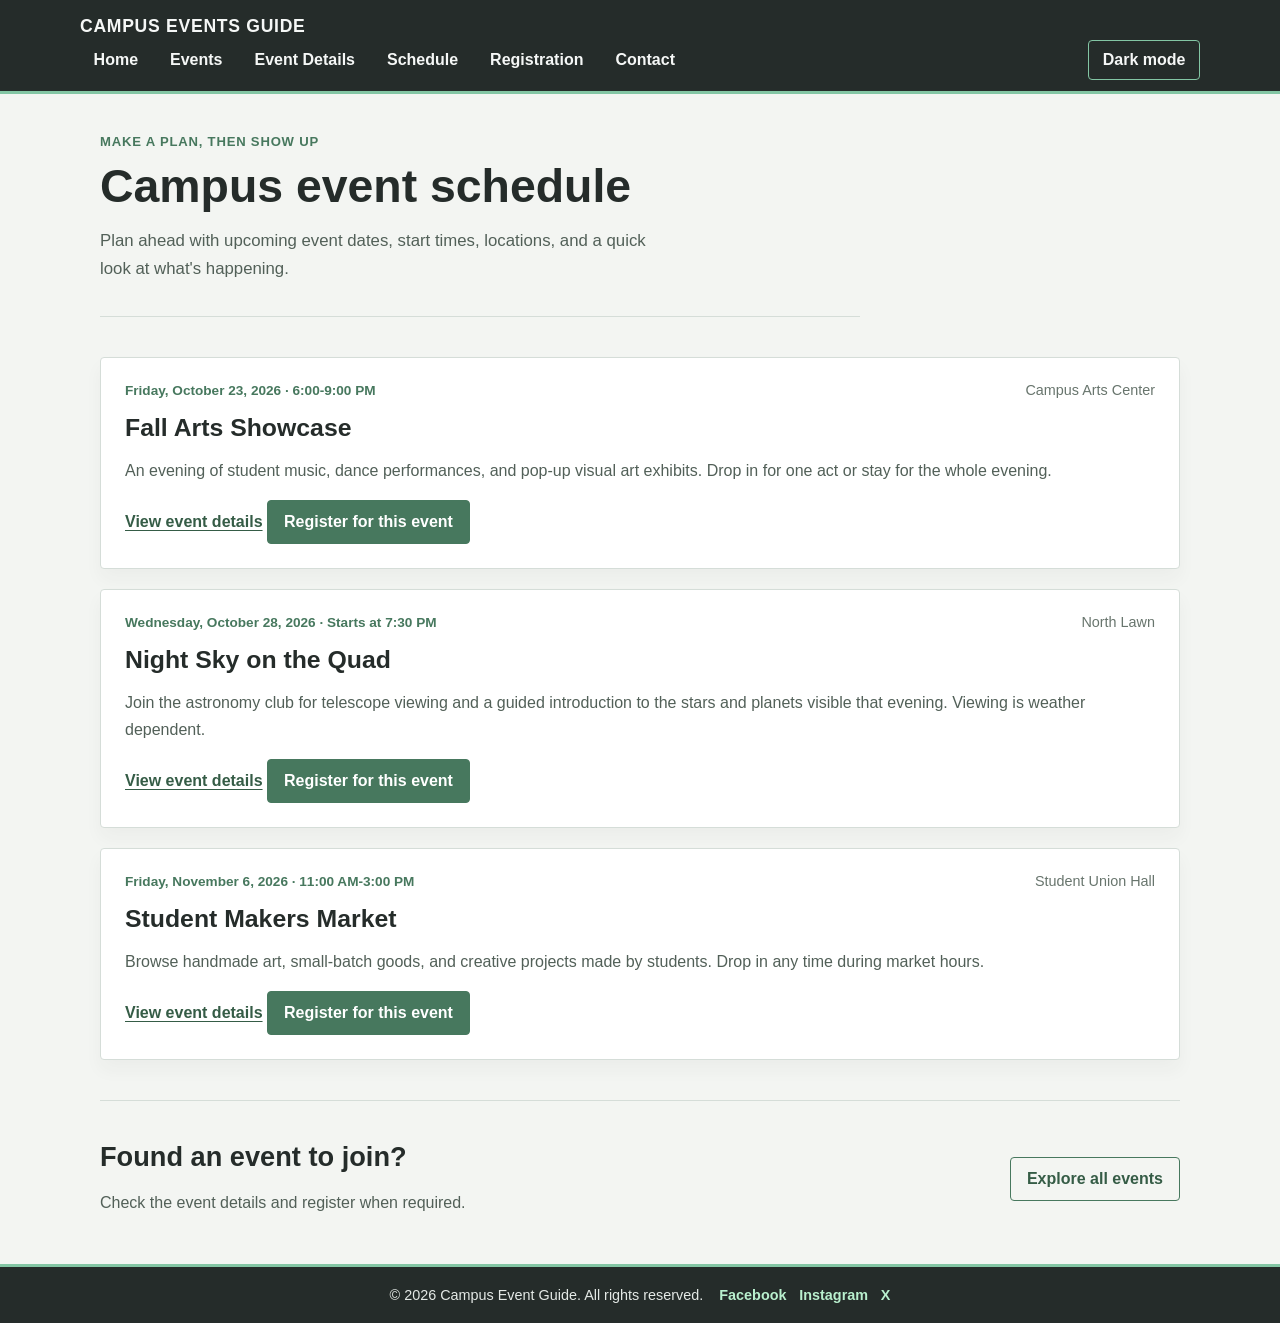
==== schedule.html @ 267e457d "Final Modification" ====
<!DOCTYPE html>
<html lang="en">
<head>
    <meta charset="UTF-8">
    <meta name="viewport" content="width=device-width, initial-scale=1.0">
    <title>Schedule | Campus Event Guide</title>
    <link rel="stylesheet" href="style.css">
</head>
<body>
    <header class="site-header">
        <div class="brand-wrap">
            <span class="brand-mark">Campus Events Guide</span>
        </div>
        <nav class="navbar" aria-label="Main navigation">
            <ul>
                <li><a href="index.html">Home</a></li>
                <li><a href="events.html">Events</a></li>
                <li><a href="event-details.html">Event Details</a></li>
                <li><a href="schedule.html" aria-current="page">Schedule</a></li>
                <li><a href="registration.html">Registration</a></li>
                <li><a href="contact.html">Contact</a></li>
            </ul>
            <label class="theme-toggle" for="theme-toggle">
                <input id="theme-toggle" type="checkbox" aria-label="Toggle dark mode">
                <span>Dark mode</span>
            </label>
        </nav>
    </header>
    <main class="content-page">
        <section class="page-intro" aria-labelledby="schedule-title">
            <p class="eyebrow">Make a plan, then show up</p>
            <h1 id="schedule-title">Campus event schedule</h1>
            <p>Plan ahead with upcoming event dates, start times, locations, and a quick look at what's happening.</p>
        </section>

        <section class="content-section detail-list" aria-label="Upcoming event schedule">
            <article class="detail-card" id="fall-arts-showcase">
                <div class="detail-heading">
                    <p class="event-date"><time datetime="2026-10-23">Friday, October 23, 2026</time> · 6:00-9:00 PM</p>
                    <span class="event-place">Campus Arts Center</span>
                </div>
                <h2>Fall Arts Showcase</h2>
                <p>An evening of student music, dance performances, and pop-up visual art exhibits. Drop in for one act or stay for the whole evening.</p>
                <a class="text-link" href="event-details.html#fall-arts-showcase">View event details</a>
                <a class="action-link" href="registration.html">Register for this event</a>
            </article>

            <article class="detail-card" id="night-sky-on-the-quad">
                <div class="detail-heading">
                    <p class="event-date"><time datetime="2026-10-28">Wednesday, October 28, 2026</time> · Starts at 7:30 PM</p>
                    <span class="event-place">North Lawn</span>
                </div>
                <h2>Night Sky on the Quad</h2>
                <p>Join the astronomy club for telescope viewing and a guided introduction to the stars and planets visible that evening. Viewing is weather dependent.</p>
                <a class="text-link" href="event-details.html#night-sky-on-the-quad">View event details</a>
                <a class="action-link" href="registration.html">Register for this event</a>
            </article>

            <article class="detail-card" id="student-makers-market">
                <div class="detail-heading">
                    <p class="event-date"><time datetime="2026-11-06">Friday, November 6, 2026</time> · 11:00 AM-3:00 PM</p>
                    <span class="event-place">Student Union Hall</span>
                </div>
                <h2>Student Makers Market</h2>
                <p>Browse handmade art, small-batch goods, and creative projects made by students. Drop in any time during market hours.</p>
                <a class="text-link" href="event-details.html#student-makers-market">View event details</a>
                <a class="action-link" href="registration.html">Register for this event</a>
            </article>
        </section>

        <section class="visit-section page-cta" aria-labelledby="schedule-cta-title">
            <div class="visit-copy">
                <h2 id="schedule-cta-title">Found an event to join?</h2>
                <p>Check the event details and register when required.</p>
            </div>
            <a class="action-link secondary" href="events.html">Explore all events</a>
        </section>
    </main>
    <footer class="footer">
        <div class="footer-content">
            <p>&copy; 2026 Campus Event Guide. All rights reserved.</p>
            <ul class="social-links" aria-label="Social media links">
                <li><a href="https://www.facebook.com" target="_blank" rel="noreferrer">Facebook</a></li>
                <li><a href="https://www.instagram.com" target="_blank" rel="noreferrer">Instagram</a></li>
                <li><a href="https://www.x.com" target="_blank" rel="noreferrer">X</a></li>
            </ul>
        </div>
    </footer>
</body>
</html>
---- style.css ----
:root {
    --bg: #f3f5f2;
    --surface: #ffffff;
    --surface-alt: #edf3ee;
    --text: #28332e;
    --muted: #526058;
    --accent: #47785e;
    --accent-strong: #355c46;
    --accent-soft: #83c6a4;
    --border: #d5ddd8;
    --shadow: rgba(28, 39, 34, 0.08);
}

* {
    box-sizing: border-box;
}

html {
    scroll-behavior: smooth;
}

body {
    min-height: 100vh;
    margin: 0;
    display: flex;
    flex-direction: column;
    background: var(--bg);
    color: var(--text);
    font-family: Arial, Helvetica, sans-serif;
}

img {
    max-width: 100%;
}

.site-header {
    background-color: #252c2a;
    border-bottom: 3px solid var(--accent-soft);
    position: sticky;
    top: 0;
    z-index: 10;
}

.brand-wrap {
    width: min(1120px, calc(100% - 2.5rem));
    margin: 0 auto;
    padding: 1rem 0 0.2rem;
}

.brand-mark {
    display: inline-block;
    color: #f5f7f6;
    font-size: 1.1rem;
    font-weight: 700;
    letter-spacing: 0.04em;
    text-transform: uppercase;
}

.navbar {
    width: min(1120px, calc(100% - 2.5rem));
    margin: 0 auto;
    color: #f5f7f6;
    padding: 0 0 0.65rem;
    display: flex;
    justify-content: space-between;
    align-items: center;
    flex-wrap: wrap;
}

.navbar ul {
    display: flex;
    align-items: center;
    justify-content: center;
    flex-wrap: wrap;
    gap: 0.3rem;
    list-style: none;
    margin: 0;
    padding: 0;
}

.navbar a {
    display: block;
    padding: 0.65rem 0.85rem;
    border-radius: 4px;
    color: inherit;
    font-weight: 600;
    text-decoration: none;
    transition: background-color 160ms ease, color 160ms ease;
}

.navbar a:hover,
.navbar a:focus-visible {
    background-color: #3a4842;
    color: #b9f0ce;
}

.theme-toggle {
    position: relative;
    display: inline-flex;
    align-items: center;
    justify-content: center;
    min-height: 40px;
    margin-left: auto;
    padding: 0.55rem 0.85rem;
    border: 1px solid var(--accent-soft);
    border-radius: 4px;
    background: transparent;
    color: #f5f7f6;
    font: inherit;
    font-weight: 600;
    cursor: pointer;
    transition: background-color 160ms ease, color 160ms ease, border-color 160ms ease;
}

.theme-toggle input {
    position: absolute;
    inset: 0;
    width: 100%;
    height: 100%;
    margin: 0;
    opacity: 0;
    cursor: pointer;
}

.theme-toggle:hover,
.theme-toggle:focus-within {
    background-color: #3a4842;
    color: #b9f0ce;
}

.home-page {
    width: min(1120px, 100%);
    flex: 1;
    margin: 0 auto;
    padding: 2.5rem 1.25rem 3rem;
    color: var(--text);
}

.content-page {
    width: min(1120px, 100%);
    flex: 1;
    margin: 0 auto;
    padding: 2.5rem 1.25rem 3rem;
    color: var(--text);
}

.page-intro {
    max-width: 760px;
    padding-bottom: 2rem;
    border-bottom: 1px solid var(--border);
}

.page-intro h1 {
    margin: 0;
    color: #252c2a;
    font-size: clamp(2.2rem, 4vw, 2.9rem);
    line-height: 1.08;
}

.page-intro > p:last-child {
    max-width: 62ch;
    margin: 1rem 0 0;
    color: var(--muted);
    font-size: 1.05rem;
    line-height: 1.7;
}

.content-section {
    padding: 2.5rem 0;
    border-bottom: 1px solid var(--border);
}

.page-cta {
    padding-top: 2rem;
}

.detail-list {
    display: grid;
    gap: 1.25rem;
}

.detail-card,
.contact-info,
.contact-form {
    padding: 1.5rem;
    border: 1px solid var(--border);
    border-radius: 4px;
    background: var(--surface);
    box-shadow: 0 10px 18px rgba(40, 51, 46, 0.04);
}

.detail-card {
    scroll-margin-top: 10rem;
}

.detail-heading {
    display: flex;
    align-items: baseline;
    justify-content: space-between;
    flex-wrap: wrap;
    gap: 0.25rem 1rem;
}

.detail-heading .event-place {
    margin: 0;
}

.detail-card h2,
.contact-info h2 {
    margin: 0.35rem 0 0.75rem;
    color: #252c2a;
    font-size: 1.55rem;
}

.detail-card > p,
.contact-info > p,
.contact-note p {
    color: var(--muted);
    line-height: 1.65;
}

.event-facts {
    display: grid;
    grid-template-columns: repeat(2, minmax(0, 1fr));
    gap: 1rem;
    margin: 1.25rem 0;
}

.event-facts div {
    padding: 0.9rem;
    border-left: 3px solid var(--accent-soft);
    background: var(--surface-alt);
}

.event-facts dt {
    color: var(--accent-strong);
    font-weight: 700;
}

.event-facts dd {
    margin: 0.35rem 0 0;
    color: var(--muted);
    line-height: 1.5;
}

.back-link {
    margin: 1.5rem 0 0;
}

.contact-layout {
    display: grid;
    grid-template-columns: 0.85fr 1.15fr;
    align-items: start;
    gap: 1.5rem;
    padding-top: 2rem;
}

.contact-info h2 {
    margin-top: 0;
}

.contact-note {
    margin-top: 1.5rem;
    padding-top: 1rem;
    border-top: 1px solid var(--border);
}

.contact-note h3 {
    margin: 0;
    color: #252c2a;
    font-size: 1.05rem;
}

.contact-note p {
    margin-bottom: 0;
}

.contact-form {
    display: grid;
    gap: 1rem;
}

.registration-actions {
    display: flex;
    flex-wrap: wrap;
    gap: 0.75rem;
}

.registration-actions .action-link {
    font-family: inherit;
    font-size: 1rem;
    cursor: pointer;
}

.form-note {
    margin: 0;
    color: var(--muted);
    font-size: 0.92rem;
    line-height: 1.5;
}

#registration-status:empty {
    display: none;
}

.form-field {
    display: grid;
    gap: 0.4rem;
}

.form-field label {
    color: var(--text);
    font-weight: 700;
}

.form-field input,
.form-field select,
.form-field textarea {
    width: 100%;
    padding: 0.7rem 0.75rem;
    border: 1px solid var(--border);
    border-radius: 4px;
    background: var(--surface);
    color: var(--text);
    font: inherit;
}

.form-field textarea {
    resize: vertical;
}

.form-field input:focus,
.form-field select:focus,
.form-field textarea:focus {
    outline: 2px solid var(--accent);
    outline-offset: 2px;
}

.contact-form .action-link:disabled {
    width: fit-content;
    cursor: not-allowed;
    opacity: 0.65;
}

.home-intro {
    display: grid;
    grid-template-columns: 1fr 0.9fr;
    align-items: center;
    gap: 2.5rem;
    padding-bottom: 2.75rem;
    border-bottom: 1px solid var(--border);
}

.eyebrow {
    margin: 0 0 0.75rem;
    color: var(--accent);
    font-size: 0.82rem;
    font-weight: 700;
    text-transform: uppercase;
    letter-spacing: 0.06em;
}

.home-intro h1 {
    max-width: 12ch;
    margin: 0;
    color: #252c2a;
    font-size: clamp(2.2rem, 4vw, 2.9rem);
    line-height: 1.08;
}

.home-intro p:not(.eyebrow) {
    max-width: 54ch;
    margin: 1rem 0 1.5rem;
    color: var(--muted);
    font-size: 1.05rem;
    line-height: 1.7;
}

.intro-actions,
.visit-section {
    display: flex;
    flex-wrap: wrap;
    gap: 0.75rem;
}

.action-link {
    display: inline-block;
    padding: 0.75rem 1rem;
    border: 1px solid var(--accent);
    border-radius: 4px;
    color: #fff;
    background: var(--accent);
    font-weight: 700;
    text-decoration: none;
    transition: background-color 160ms ease, color 160ms ease, transform 160ms ease;
}

.action-link.secondary {
    color: var(--accent-strong);
    background: transparent;
}

.action-link:hover,
.action-link:focus-visible,
.text-link:hover,
.text-link:focus-visible {
    background: var(--accent-strong);
    color: #fff;
    transform: translateY(-1px);
}

.action-link:focus-visible,
.text-link:focus-visible,
.theme-toggle:focus-within {
    outline: 2px solid var(--accent);
    outline-offset: 3px;
}

.intro-image {
    display: block;
    width: 100%;
    aspect-ratio: 16 / 11;
    object-fit: cover;
    border-radius: 4px;
    box-shadow: 0 18px 30px var(--shadow);
}

.home-section {
    padding: 2.5rem 0;
    border-bottom: 1px solid var(--border);
}

.section-heading {
    display: flex;
    align-items: end;
    justify-content: space-between;
    gap: 1rem;
    margin-bottom: 1.25rem;
}

.section-heading h2,
.feature-copy h2,
.visit-copy h2 {
    margin: 0;
    color: #252c2a;
    font-size: 1.7rem;
}

.section-heading p {
    margin: 0.4rem 0 0;
    color: #626e67;
}

.text-link {
    color: var(--accent-strong);
    font-weight: 700;
    text-underline-offset: 3px;
    transition: color 160ms ease, background-color 160ms ease;
}

.event-list {
    display: grid;
    grid-template-columns: repeat(3, minmax(0, 1fr));
    gap: 1rem;
}

.event-card {
    padding: 1.25rem;
    border: 1px solid var(--border);
    border-top: 3px solid var(--accent-soft);
    border-radius: 4px;
    background: var(--surface);
    box-shadow: 0 10px 18px rgba(40, 51, 46, 0.04);
    transition: transform 160ms ease, box-shadow 160ms ease;
}

.event-card:hover {
    transform: translateY(-2px);
    box-shadow: 0 14px 22px rgba(40, 51, 46, 0.08);
}

.event-date {
    margin: 0 0 0.65rem;
    color: var(--accent);
    font-size: 0.85rem;
    font-weight: 700;
}

.event-card h3 {
    margin: 0 0 0.65rem;
    color: #252c2a;
    font-size: 1.2rem;
}

.event-card p:not(.event-date) {
    margin: 0 0 0.8rem;
    color: var(--muted);
    line-height: 1.55;
}

.event-place {
    display: block;
    margin-bottom: 1rem;
    color: #68756d;
    font-size: 0.9rem;
}

.feature-row {
    display: grid;
    grid-template-columns: 0.9fr 1.1fr;
    align-items: center;
    gap: 2rem;
}

.feature-row img {
    display: block;
    width: 100%;
    aspect-ratio: 16 / 10;
    object-fit: cover;
    border-radius: 4px;
    box-shadow: 0 18px 30px var(--shadow);
}

.feature-copy p,
.visit-copy p {
    color: var(--muted);
    line-height: 1.7;
}

.feature-facts {
    margin: 1.25rem 0;
    padding-left: 1.2rem;
    color: var(--muted);
    line-height: 1.8;
}

.visit-section {
    align-items: center;
    justify-content: space-between;
    gap: 2rem;
    padding-top: 2.5rem;
}

.visit-copy p {
    max-width: 60ch;
    margin-bottom: 0;
}

.footer {
    background-color: #252c2a;
    color: #e4e9e6;
    padding: 1.25rem;
    border-top: 3px solid var(--accent-soft);
    font-size: 0.9rem;
    margin-top: auto;
}

.footer-content {
    width: min(1120px, calc(100% - 2rem));
    margin: 0 auto;
    display: flex;
    align-items: center;
    justify-content: center;
    flex-wrap: wrap;
    gap: 1rem;
    text-align: center;
}

.footer p {
    margin: 0;
}

.social-links {
    display: flex;
    align-items: center;
    justify-content: center;
    flex-wrap: wrap;
    gap: 0.8rem;
    margin: 0;
    padding: 0;
    list-style: none;
}

.social-links a {
    color: #b9f0ce;
    font-weight: 600;
    text-decoration: none;
}

.social-links a:hover,
.social-links a:focus-visible {
    text-decoration: underline;
}

body:has(#theme-toggle:checked) {
    background-color: #171d19;
    color: #e4e9e6;
}

body:has(#theme-toggle:checked) .home-page,
body:has(#theme-toggle:checked) .home-page * {
    color: #e4e9e6;
}

body:has(#theme-toggle:checked) .content-page {
    color: #e4e9e6;
}

body:has(#theme-toggle:checked) .home-intro,
body:has(#theme-toggle:checked) .home-section,
body:has(#theme-toggle:checked) .page-intro,
body:has(#theme-toggle:checked) .content-section,
body:has(#theme-toggle:checked) .contact-note {
    border-color: #39463e;
}

body:has(#theme-toggle:checked) .home-intro h1,
body:has(#theme-toggle:checked) .section-heading h2,
body:has(#theme-toggle:checked) .feature-copy h2,
body:has(#theme-toggle:checked) .visit-copy h2,
body:has(#theme-toggle:checked) .event-card h3 {
    color: #f2f5f3;
}

body:has(#theme-toggle:checked) .page-intro h1,
body:has(#theme-toggle:checked) .detail-card h2,
body:has(#theme-toggle:checked) .contact-info h2,
body:has(#theme-toggle:checked) .contact-note h3 {
    color: #f2f5f3;
}

body:has(#theme-toggle:checked) .page-intro > p:last-child,
body:has(#theme-toggle:checked) .detail-card > p,
body:has(#theme-toggle:checked) .contact-info > p,
body:has(#theme-toggle:checked) .contact-note p,
body:has(#theme-toggle:checked) .event-facts dd,
body:has(#theme-toggle:checked) .form-note {
    color: #c1cbc4;
}

body:has(#theme-toggle:checked) .home-intro p:not(.eyebrow),
body:has(#theme-toggle:checked) .section-heading p,
body:has(#theme-toggle:checked) .event-card p:not(.event-date),
body:has(#theme-toggle:checked) .feature-copy p,
body:has(#theme-toggle:checked) .visit-copy p,
body:has(#theme-toggle:checked) .feature-facts {
    color: #c1cbc4;
}

body:has(#theme-toggle:checked) .eyebrow,
body:has(#theme-toggle:checked) .text-link,
body:has(#theme-toggle:checked) .event-date {
    color: #a9dfbd;
}

body:has(#theme-toggle:checked) .event-card {
    border-color: #405047;
    border-top-color: #83c6a4;
    background-color: #222b26;
}

body:has(#theme-toggle:checked) .detail-card,
body:has(#theme-toggle:checked) .contact-info,
body:has(#theme-toggle:checked) .contact-form {
    border-color: #405047;
    background-color: #222b26;
}

body:has(#theme-toggle:checked) .event-facts div {
    background-color: #2b3730;
}

body:has(#theme-toggle:checked) .event-facts dt {
    color: #b9e9ca;
}

body:has(#theme-toggle:checked) .form-field input,
body:has(#theme-toggle:checked) .form-field select,
body:has(#theme-toggle:checked) .form-field textarea {
    border-color: #526158;
    background-color: #171d19;
    color: #e4e9e6;
}

body:has(#theme-toggle:checked) .form-field label {
    color: #e4e9e6;
}

body:has(#theme-toggle:checked) .event-place {
    color: #aab7ae;
}

body:has(#theme-toggle:checked) .action-link.secondary {
    border-color: #83c6a4;
    color: #b9e9ca;
}

body:has(#theme-toggle:checked) .action-link.secondary:hover,
body:has(#theme-toggle:checked) .action-link.secondary:focus-visible {
    background-color: var(--accent-strong);
    color: #fff;
}

@media (max-width: 760px) {
    .home-intro,
    .feature-row,
    .contact-layout {
        grid-template-columns: 1fr;
        gap: 1.5rem;
    }

    .event-facts {
        grid-template-columns: 1fr;
    }

    .home-intro h1 {
        font-size: 2.3rem;
    }

    .event-list {
        grid-template-columns: 1fr;
    }

    .section-heading,
    .visit-section {
        align-items: flex-start;
        flex-direction: column;
    }
}

@media (max-width: 560px) {
    .navbar {
        justify-content: center;
        padding: 0.5rem;
    }

    .navbar ul {
        gap: 0.15rem;
    }

    .navbar a {
        padding: 0.55rem 0.65rem;
        font-size: 0.9rem;
    }

    .theme-toggle {
        min-height: 36px;
        padding: 0.45rem 0.7rem;
        font-size: 0.9rem;
    }
}
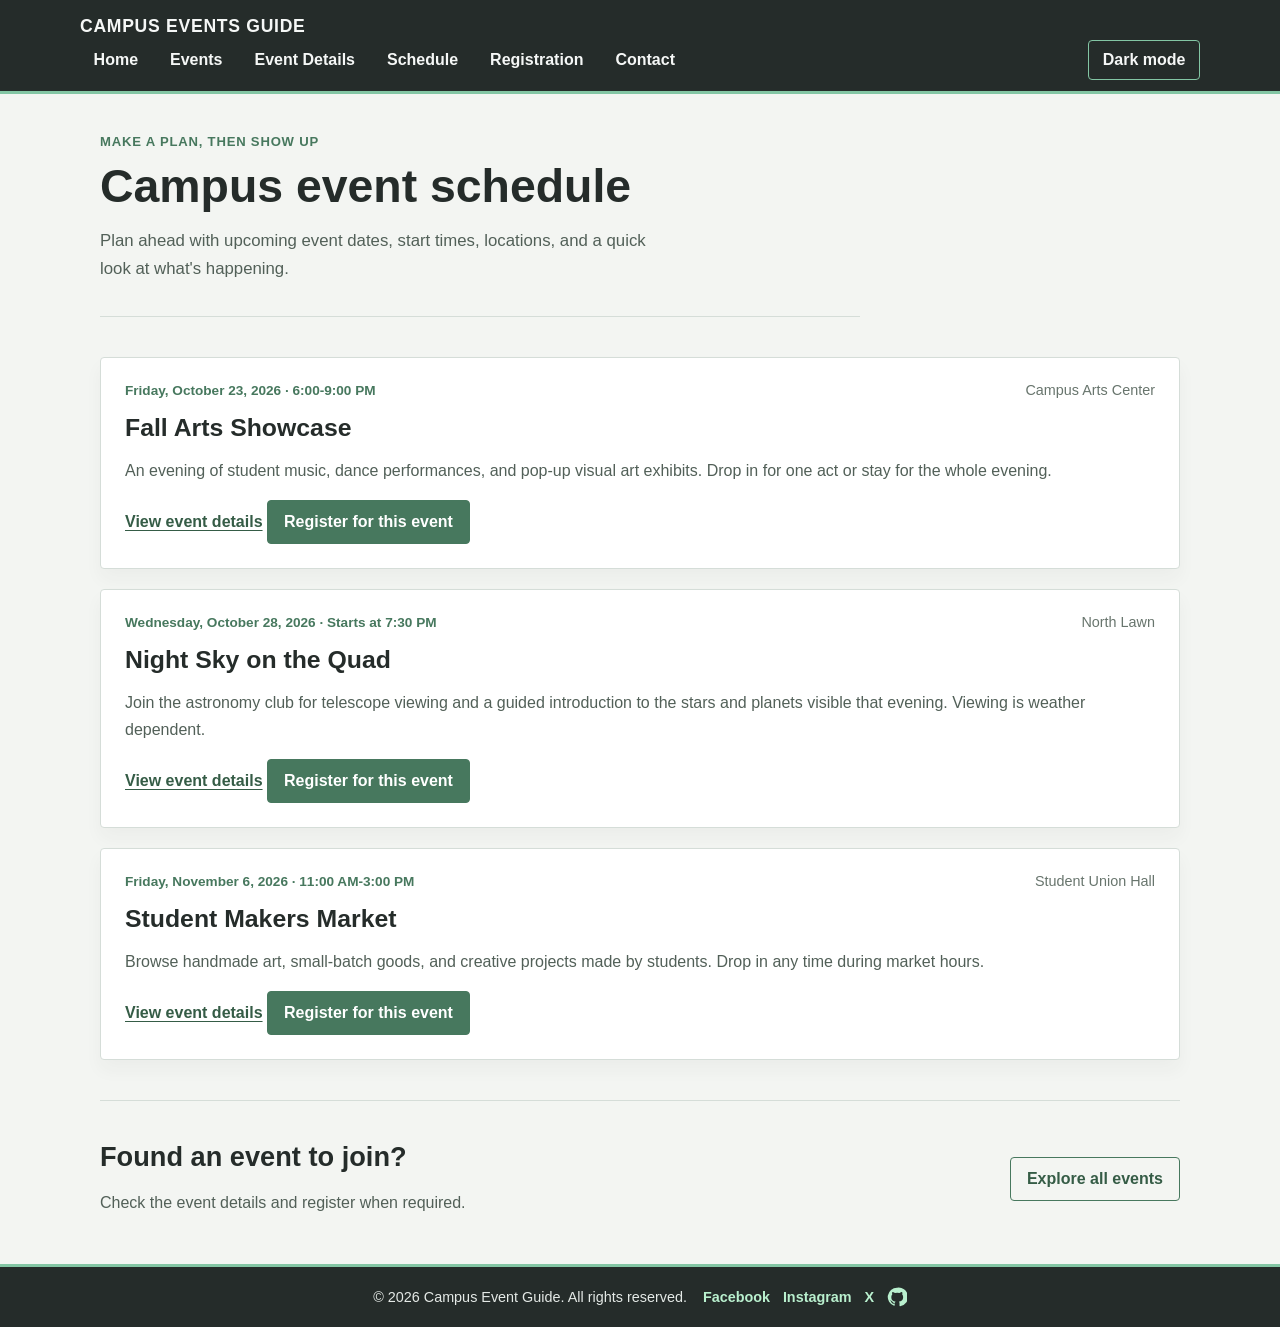
==== commit 6013cdc4: "Added Github Repo link" ====
--- a/schedule.html
+++ b/schedule.html
@@ -83,6 +83,7 @@
                 <li><a href="https://www.facebook.com" target="_blank" rel="noreferrer">Facebook</a></li>
                 <li><a href="https://www.instagram.com" target="_blank" rel="noreferrer">Instagram</a></li>
                 <li><a href="https://www.x.com" target="_blank" rel="noreferrer">X</a></li>
+                <li><a href="https://github.com/s-yaseen-s/Campus-Event" target="_blank" rel="noopener noreferrer" aria-label="Campus Event Guide on GitHub" title="Campus Event Guide on GitHub"><svg class="github-icon" viewBox="0 0 24 24" aria-hidden="true"><path d="M12 .9a11.1 11.1 0 0 0-3.51 21.63c.56.1.76-.24.76-.54v-2.1c-3.1.68-3.76-1.32-3.76-1.32-.51-1.3-1.24-1.65-1.24-1.65-1.01-.69.08-.68.08-.68 1.12.08 1.71 1.15 1.71 1.15 1 .1.99 2.18 3.53 1.55.1-.72.4-1.2.71-1.48-2.48-.28-5.09-1.24-5.09-5.52 0-1.22.44-2.22 1.15-3-.12-.28-.5-1.42.11-2.96 0 0 .94-.3 3.05 1.15a10.6 10.6 0 0 1 5.55 0c2.12-1.44 3.05-1.15 3.05-1.15.61 1.54.23 2.68.11 2.96.72.78 1.15 1.78 1.15 3.01 0 4.29-2.62 5.23-5.11 5.5.4.35.76 1.03.76 2.08v3.06c0 .3.2.65.77.54A11.1 11.1 0 0 0 12 .9Z"/></svg></a></li>
             </ul>
         </div>
     </footer>
--- a/style.css
+++ b/style.css
@@ -587,6 +587,13 @@
     text-decoration: none;
 }
 
+.github-icon {
+    display: block;
+    width: 1.25rem;
+    height: 1.25rem;
+    fill: currentColor;
+}
+
 .social-links a:hover,
 .social-links a:focus-visible {
     text-decoration: underline;
